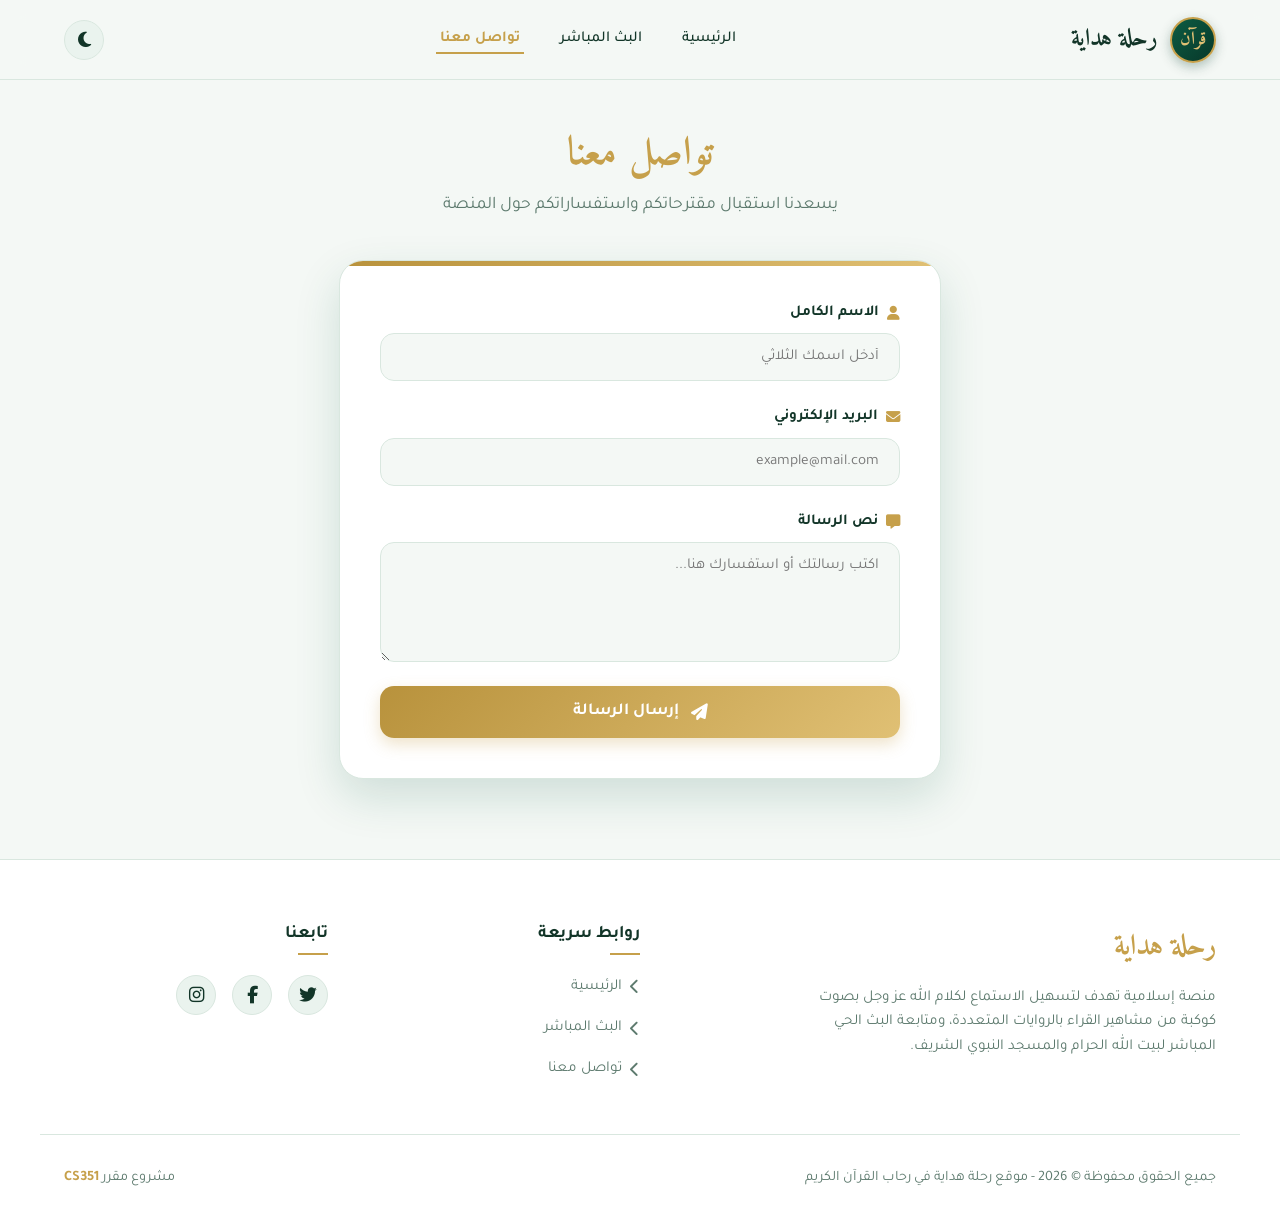
==== contact.html @ 100cb2bf "Initial commit: منصة رحلة هداية في رحاب القرآن الكريم موقع إسلامي ثابت (HTML/CSS/JS) لتشغيل القرآن ا" ====
<!DOCTYPE html>
<html lang="ar" dir="rtl">
<head>
  <meta charset="UTF-8">
  <meta name="viewport" content="width=device-width, initial-scale=1.0">
  <title>تواصل معنا - رحلة هداية</title>

  <!-- Google Fonts (Amiri & Tajawal) -->
  <link rel="preconnect" href="https://fonts.googleapis.com">
  <link rel="preconnect" href="https://fonts.gstatic.com" crossorigin>
  <link href="https://fonts.googleapis.com/css2?family=Amiri:ital,wght@0,400;0,700;1,400&family=Tajawal:wght@300;400;500;700;900&display=swap" rel="stylesheet">

  <!-- Font Awesome Icons -->
  <link rel="stylesheet" href="https://cdnjs.cloudflare.com/ajax/libs/font-awesome/6.4.0/css/all.min.css">

  <!-- Project Stylesheets -->
  <link rel="stylesheet" href="css/main.css">
  <link rel="stylesheet" href="css/header.css">
  <link rel="stylesheet" href="css/footer.css">
</head>
<body>

  <!-- ============================================
       HEADER (Navbar Component)
       ============================================ -->
  <header class="header">
    <div class="container header__container">
      
      <!-- Brand Logo -->
      <a href="index.html" class="header__logo">
        <div class="header__logo-icon">قرآن</div>
        <span class="header__logo-text">رحلة هداية</span>
      </a>

      <!-- Navigation Links -->
      <nav class="header__nav" id="mainNav">
        <ul class="header__list">
          <li class="header__item">
            <a href="index.html" class="header__link">الرئيسية</a>
          </li>
          <li class="header__item">
            <a href="live.html" class="header__link">البث المباشر</a>
          </li>
          <li class="header__item">
            <a href="contact.html" class="header__link header__link--active">تواصل معنا</a>
          </li>
        </ul>
      </nav>

      <!-- Theme & Mobile Controls -->
      <div class="header__actions">
        <button class="header__theme-toggle" id="themeToggle" title="تبديل النمط" aria-label="تبديل مظهر الموقع">
          <i class="fas fa-moon"></i>
        </button>
        <button class="header__mobile-toggle" id="mobileToggle" aria-label="فتح قائمة التنقل" aria-expanded="false">
          <span></span>
          <span></span>
          <span></span>
        </button>
      </div>

    </div>
  </header>

  <!-- ============================================
       MAIN CONTENT (Contact Section)
       ============================================ -->
  <main>
    
    <section class="contact-section">
      <div class="container contact-section__container">
        
        <!-- Section Header -->
        <div class="contact-section__header">
          <h1 class="contact-section__title">تواصل معنا</h1>
          <p class="contact-section__subtitle">يسعدنا استقبال مقترحاتكم واستفساراتكم حول المنصة</p>
        </div>

        <!-- Contact Form Card -->
        <div class="contact-card">
          
          <!-- Success Banner -->
          <div class="form__success" id="formSuccess">
            <i class="fas fa-check-circle"></i>
            <span>تم إرسال رسالتك بنجاح! شكراً لتواصلك معنا.</span>
          </div>

          <!-- The Form -->
          <form class="form" id="contactForm" novalidate>
            
            <!-- Full Name input group -->
            <div class="form__group">
              <label for="fullName" class="form__label">
                <i class="fas fa-user"></i>
                <span>الاسم الكامل</span>
              </label>
              <input 
                type="text" 
                class="form__input" 
                id="fullName" 
                placeholder="أدخل اسمك الثلاثي" 
                autocomplete="name">
              <span class="form__error-message" style="display: none;"></span>
            </div>

            <!-- Email input group -->
            <div class="form__group">
              <label for="emailAddress" class="form__label">
                <i class="fas fa-envelope"></i>
                <span>البريد الإلكتروني</span>
              </label>
              <input 
                type="email" 
                class="form__input" 
                id="emailAddress" 
                placeholder="example@mail.com" 
                autocomplete="email"
                dir="ltr"
                style="text-align: right;">
              <span class="form__error-message" style="display: none;"></span>
            </div>

            <!-- Message input group -->
            <div class="form__group">
              <label for="messageText" class="form__label">
                <i class="fas fa-comment-alt"></i>
                <span>نص الرسالة</span>
              </label>
              <textarea 
                class="form__textarea" 
                id="messageText" 
                placeholder="اكتب رسالتك أو استفسارك هنا..." 
                rows="5"></textarea>
              <span class="form__error-message" style="display: none;"></span>
            </div>

            <!-- Submit Button -->
            <button type="submit" class="form__submit-btn">
              <i class="fas fa-paper-plane"></i>
              <span>إرسال الرسالة</span>
            </button>

          </form>

        </div>

      </div>
    </section>

  </main>

  <!-- ============================================
       FOOTER (Footer Component)
       ============================================ -->
  <footer class="footer">
    <div class="container footer__container">
      
      <!-- Brand details -->
      <div class="footer__brand">
        <div class="footer__logo">رحلة هداية</div>
        <p class="footer__description">
          منصة إسلامية تهدف لتسهيل الاستماع لكلام الله عز وجل بصوت كوكبة من مشاهير القراء بالروايات المتعددة، ومتابعة البث الحي المباشر لبيت الله الحرام والمسجد النبوي الشريف.
        </p>
      </div>

      <!-- Quick Nav Links -->
      <div class="footer__section">
        <h3 class="footer__title">روابط سريعة</h3>
        <ul class="footer__links-list">
          <li><a href="index.html" class="footer__link"><i class="fas fa-chevron-left"></i> الرئيسية</a></li>
          <li><a href="live.html" class="footer__link"><i class="fas fa-chevron-left"></i> البث المباشر</a></li>
          <li><a href="contact.html" class="footer__link"><i class="fas fa-chevron-left"></i> تواصل معنا</a></li>
        </ul>
      </div>

      <!-- Socials / Contacts -->
      <div class="footer__section">
        <h3 class="footer__title">تابعنا</h3>
        <ul class="footer__social-list">
          <li><a href="#" class="footer__social-link" title="تويتر"><i class="fab fa-twitter"></i></a></li>
          <li><a href="#" class="footer__social-link" title="فيسبوك"><i class="fab fa-facebook-f"></i></a></li>
          <li><a href="#" class="footer__social-link" title="انستغرام"><i class="fab fa-instagram"></i></a></li>
        </ul>
      </div>

    </div>

    <!-- Legal bottom line -->
    <div class="container footer__bottom">
      <p class="footer__copy">جميع الحقوق محفوظة &copy; 2026 - موقع رحلة هداية في رحاب القرآن الكريم</p>
      <p class="footer__developer">مشروع مقرر <span class="footer__developer-name">CS351</span></p>
    </div>
  </footer>

  <!-- Scripts -->
  <script src="js/main.js"></script>
  <script src="js/contact.js"></script>
</body>
</html>
---- css/main.css ----
/* ==========================================================================
   CSS RESET & BASE STYLES (Islamic Emerald Green / Gold Theme)
   ========================================================================== */

:root {
  /* الهوية اللونية: أخضر زمردي إسلامي + ذهبي فاخر */
  --color-primary: #0d5c43;    /* أخضر زمردي عميق */
  --color-secondary: #07382a;  /* أخضر أغمق */
  --color-accent: #c6a04b;     /* ذهبي دافئ */
  --color-accent-light: #e0c074;/* ذهبي فاتح للتدرجات */
  --color-aux-1: #ffffff;      /* أبيض نقي */

  /* تدرجات لونية جاهزة لإعادة الاستخدام */
  --gradient-gold: linear-gradient(135deg, #b8923c, #e0c074);
  --gradient-dark: linear-gradient(135deg, #0d5c43, #07382a);

  /* Light Theme Mapping (Default) */
  --bg-color: #f4f8f5;
  --card-bg: #ffffff;
  --text-color: #123528;
  --text-muted: #5d7a6e;
  --text-white: #ffffff;
  --border-color: #d9e7df;
  --header-bg: rgba(244, 248, 245, 0.85);
  --hover-bg: #eaf3ee;
  --shadow-sm: 0 2px 8px rgba(13, 92, 67, 0.06);
  --shadow: 0 8px 24px rgba(13, 92, 67, 0.10);
  --shadow-lg: 0 18px 45px rgba(13, 92, 67, 0.16);
  --accent-soft: rgba(198, 160, 75, 0.14);

  /* Border Radius Scale (كانت مفقودة سابقاً) */
  --radius-sm: 8px;
  --radius-md: 14px;
  --radius-lg: 24px;
  --radius-full: 999px;

  /* Font Families */
  --font-title: 'Amiri', serif;
  --font-body: 'Tajawal', sans-serif;
  --font-system: 'Inter', system-ui, -apple-system, sans-serif;

  /* Transitions */
  --transition-speed: 250ms;
  --transition-timing: ease-in-out;
}

/* Dark Theme Mapping (أخضر داكن أنيق + ذهبي) */
[data-theme="dark"] {
  --bg-color: #07211a;         /* أخضر داكن جداً */
  --card-bg: #0d3328;          /* أخضر متوسط العمق للبطاقات */
  --text-color: #eaf5ef;       /* أبيض مخضر مقروء جداً */
  --text-muted: #9cc0b1;       /* أخضر فاتح للملاحظات */
  --border-color: #1d4a3b;
  --header-bg: rgba(7, 33, 26, 0.85);
  --hover-bg: #154538;
  --shadow-sm: 0 2px 8px rgba(0, 0, 0, 0.4);
  --shadow: 0 8px 24px rgba(0, 0, 0, 0.5);
  --shadow-lg: 0 18px 45px rgba(0, 0, 0, 0.65);
  --accent-soft: rgba(224, 192, 116, 0.16);
  --gradient-gold: linear-gradient(135deg, #c6a04b, #ecd285);
  --gradient-dark: linear-gradient(135deg, #0d3328, #061a14);
}

/* انتقال ناعم بين الصفحات: ظهور تدريجي عند الفتح، واختفاء قبل المغادرة.
   نستخدم opacity فقط (دون transform) حتى لا تتأثر الترويسة الثابتة. */
@keyframes pageFadeIn {
  from { opacity: 0; }
  to { opacity: 1; }
}

body {
  animation: pageFadeIn 350ms var(--transition-timing);
}

body.is-leaving {
  opacity: 0;
  transition: opacity 250ms var(--transition-timing);
}

/* Base Reset */
*, *::before, *::after {
  margin: 0;
  padding: 0;
  box-sizing: border-box;
}

html {
  font-size: 16px;
  scroll-behavior: smooth;
}

body {
  font-family: var(--font-body);
  background-color: var(--bg-color);
  color: var(--text-color);
  direction: rtl;
  text-align: right;
  line-height: 1.6;
  transition: background-color var(--transition-speed) var(--transition-timing),
              color var(--transition-speed) var(--transition-timing);
  min-height: 100vh;
  display: flex;
  flex-direction: column;
}

/* Typography */
h1, h2, h3, h4, h5, h6 {
  font-family: var(--font-title);
  color: var(--color-accent);
  font-weight: 700;
  line-height: 1.3;
}

a {
  text-decoration: none;
  color: inherit;
  transition: color var(--transition-speed) var(--transition-timing),
              background-color var(--transition-speed) var(--transition-timing);
}

img, svg {
  max-width: 100%;
  height: auto;
  display: block;
}

button, input, select, textarea {
  font-family: inherit;
  font-size: inherit;
  color: inherit;
  background: none;
  border: none;
  outline: none;
}

*:focus-visible {
  outline: 3px solid var(--color-accent);
  outline-offset: 3px;
}

/* Layout Containers */
.container {
  width: 100%;
  max-width: 1200px;
  margin-right: auto;
  margin-left: auto;
  padding-right: 1.5rem;
  padding-left: 1.5rem;
}

main {
  flex: 1 0 auto;
  margin-top: 80px; /* Offset for fixed header */
}

/* Screen Readers Only helper */
.sr-only {
  position: absolute;
  width: 1px;
  height: 1px;
  padding: 0;
  margin: -1px;
  overflow: hidden;
  clip: rect(0, 0, 0, 0);
  border: 0;
}

/* Scrollbar Styles */
::-webkit-scrollbar {
  width: 10px;
}

::-webkit-scrollbar-track {
  background: var(--bg-color);
}

::-webkit-scrollbar-thumb {
  background: var(--color-accent);
  border: 2px solid var(--bg-color);
  border-radius: 5px;
}

::-webkit-scrollbar-thumb:hover {
  background: var(--color-primary);
}

/* Respect user's system preferences for animations */
@media (prefers-reduced-motion: reduce) {
  * {
    animation-duration: 0.01ms !important;
    animation-iteration-count: 1 !important;
    transition-duration: 0.01ms !important;
    scroll-behavior: auto !important;
  }
}

/* ==========================================================================
   CONTACT FORM COMPONENTS (BEM Methodology)
   ========================================================================== */

.contact-section {
  padding: 3rem 0 5rem;
}

.contact-section__container {
  max-width: 650px;
  margin: 0 auto;
}

.contact-section__header {
  text-align: center;
  margin-bottom: 2.5rem;
  display: flex;
  flex-direction: column;
  align-items: center;
  gap: 0.75rem;
}

.contact-section__title {
  font-size: 2.5rem;
  color: var(--color-accent);
}

.contact-section__subtitle {
  font-family: var(--font-body);
  font-size: 1.1rem;
  color: var(--text-muted);
}

/* Form Card */
.contact-card {
  position: relative;
  overflow: hidden;
  background-color: var(--card-bg);
  border: 1px solid var(--border-color);
  border-radius: var(--radius-lg);
  padding: 2.5rem;
  box-shadow: var(--shadow-lg);
  transition: background-color var(--transition-speed) var(--transition-timing),
              border-color var(--transition-speed) var(--transition-timing),
              box-shadow var(--transition-speed) var(--transition-timing);
}

.contact-card::before {
  content: '';
  position: absolute;
  top: 0;
  right: 0;
  left: 0;
  height: 5px;
  background-image: var(--gradient-gold);
}

/* BEM Form Block */
.form {
  display: flex;
  flex-direction: column;
  gap: 1.5rem;
}

.form__group {
  display: flex;
  flex-direction: column;
  gap: 0.5rem;
  position: relative;
}

.form__label {
  font-family: var(--font-body);
  font-size: 0.95rem;
  font-weight: 700;
  color: var(--text-color);
  display: flex;
  align-items: center;
  gap: 0.5rem;
}

.form__label i {
  color: var(--color-accent);
  font-size: 0.9rem;
}

.form__input,
.form__textarea {
  width: 100%;
  padding: 0.875rem 1.25rem;
  background-color: var(--bg-color);
  border: 1px solid var(--border-color);
  border-radius: var(--radius-md);
  font-family: var(--font-body);
  font-size: 0.95rem;
  color: var(--text-color);
  transition: border-color var(--transition-speed) var(--transition-timing),
              box-shadow var(--transition-speed) var(--transition-timing);
}

.form__textarea {
  resize: vertical;
  min-height: 120px;
}

.form__input:focus,
.form__textarea:focus {
  border-color: var(--color-accent);
  box-shadow: 0 0 0 4px var(--accent-soft);
}

/* Error states for input validation */
.form__input--error,
.form__textarea--error {
  border-color: #e74c3c !important;
}

.form__error-message {
  font-family: var(--font-body);
  font-size: 0.85rem;
  color: #e74c3c;
  display: flex;
  align-items: center;
  gap: 0.25rem;
  margin-top: 0.25rem;
}

/* Submit Button */
.form__submit-btn {
  font-family: var(--font-body);
  font-weight: 700;
  font-size: 1.05rem;
  padding: 1rem 2rem;
  background-image: var(--gradient-gold);
  color: var(--text-white);
  border-radius: var(--radius-md);
  cursor: pointer;
  display: flex;
  align-items: center;
  justify-content: center;
  gap: 0.75rem;
  box-shadow: 0 6px 16px rgba(198, 160, 75, 0.3);
  transition: background-color var(--transition-speed) var(--transition-timing),
              transform var(--transition-speed) var(--transition-timing),
              box-shadow var(--transition-speed) var(--transition-timing);
}

.form__submit-btn:hover {
  filter: brightness(1.08);
  transform: translateY(-2px);
  box-shadow: 0 10px 22px rgba(198, 160, 75, 0.38);
}

.form__submit-btn:active {
  transform: translateY(0);
}

/* Form success banner */
.form__success {
  background-color: rgba(46, 204, 113, 0.15);
  border: 1px solid #2ecc71;
  padding: 1.25rem;
  border-radius: var(--radius-md);
  color: #27ae60;
  font-family: var(--font-body);
  text-align: center;
  display: none;
  align-items: center;
  justify-content: center;
  gap: 0.5rem;
  font-weight: 700;
}

.form__success--visible {
  display: flex;
}

@media (max-width: 768px) {
  .contact-card {
    padding: 1.5rem;
  }
  
  .contact-section__title {
    font-size: 2rem;
  }
}
---- css/header.css ----
/* ==========================================================================
   HEADER / NAVBAR COMPONENT (BEM Methodology)
   ========================================================================== */

.header {
  position: fixed;
  top: 0;
  left: 0;
  width: 100%;
  height: 80px;
  background-color: var(--header-bg);
  backdrop-filter: blur(12px);
  -webkit-backdrop-filter: blur(12px);
  border-bottom: 1px solid var(--border-color);
  z-index: 1000;
  transition: background-color var(--transition-speed) var(--transition-timing),
              border-color var(--transition-speed) var(--transition-timing),
              box-shadow var(--transition-speed) var(--transition-timing);
}

/* Modifiers for scrolling effect managed via JS */
.header--scrolled {
  box-shadow: var(--shadow);
}

.header__container {
  display: flex;
  justify-content: space-between;
  align-items: center;
  height: 100%;
}

.header__logo {
  display: flex;
  align-items: center;
  gap: 0.75rem;
  cursor: pointer;
}

.header__logo-icon {
  width: 46px;
  height: 46px;
  background-image: var(--gradient-dark);
  border: 2px solid var(--color-accent);
  border-radius: 50%;
  display: flex;
  align-items: center;
  justify-content: center;
  color: var(--color-accent-light);
  font-size: 1.15rem;
  font-family: var(--font-title);
  font-weight: 700;
  box-shadow: 0 4px 12px rgba(7, 56, 42, 0.3);
  transition: transform var(--transition-speed) var(--transition-timing);
}

.header__logo:hover .header__logo-icon {
  transform: rotate(15deg) scale(1.05);
}

.header__logo-text {
  font-family: var(--font-title);
  font-size: 1.5rem;
  font-weight: 700;
  color: var(--text-color);
}

/* Navigation Links */
.header__nav {
  display: flex;
  align-items: center;
}

.header__list {
  display: flex;
  list-style: none;
  gap: 2rem;
  align-items: center;
}

.header__link {
  font-family: var(--font-body);
  font-size: 0.95rem;
  font-weight: 500;
  color: var(--text-color);
  padding: 0.5rem 0.25rem;
  position: relative;
}

.header__link::after {
  content: '';
  position: absolute;
  bottom: 0;
  right: 0;
  width: 0;
  height: 2px;
  background-color: var(--color-accent);
  transition: width var(--transition-speed) var(--transition-timing);
}

.header__link:hover {
  color: var(--color-accent);
}

.header__link:hover::after {
  width: 100%;
}

.header__link--active {
  color: var(--color-accent);
  font-weight: 700;
}

.header__link--active::after {
  width: 100%;
}

/* Action Buttons (Theme Toggle, etc.) */
.header__actions {
  display: flex;
  align-items: center;
  gap: 1rem;
}

/* Theme Toggle Button */
.header__theme-toggle {
  width: 40px;
  height: 40px;
  border-radius: 50%;
  background-color: var(--hover-bg);
  border: 1px solid var(--border-color);
  display: flex;
  align-items: center;
  justify-content: center;
  cursor: pointer;
  color: var(--text-color);
  font-size: 1.1rem;
  transition: transform var(--transition-speed) var(--transition-timing),
              background-color var(--transition-speed) var(--transition-timing);
}

.header__theme-toggle:hover {
  transform: scale(1.05);
  background-color: var(--border-color);
}

/* Mobile Toggle Hamburger Menu */
.header__mobile-toggle {
  display: none;
  flex-direction: column;
  justify-content: space-between;
  width: 24px;
  height: 18px;
  cursor: pointer;
  z-index: 1001;
}

.header__mobile-toggle span {
  width: 100%;
  height: 2px;
  background-color: var(--text-color);
  border-radius: 2px;
  transition: transform var(--transition-speed) var(--transition-timing),
              opacity var(--transition-speed) var(--transition-timing);
}

/* Responsive Styles */
@media (max-width: 768px) {
  .header__mobile-toggle {
    display: flex;
  }

  .header__nav {
    position: fixed;
    top: 80px;
    right: -100%;
    width: 80%;
    max-width: 320px;
    height: calc(100vh - 80px);
    background-color: var(--card-bg);
    border-left: 1px solid var(--border-color);
    padding: 2rem 1.5rem;
    transition: right var(--transition-speed) var(--transition-timing);
    box-shadow: var(--shadow);
    display: block;
  }

  .header__nav--open {
    right: 0;
  }

  .header__list {
    flex-direction: column;
    align-items: flex-start;
    gap: 1.5rem;
  }

  .header__link {
    font-size: 1.1rem;
    display: block;
    width: 100%;
  }

  /* Hamburger transform when menu is active */
  .header__mobile-toggle--active span:nth-child(1) {
    transform: translateY(8px) rotate(45deg);
  }

  .header__mobile-toggle--active span:nth-child(2) {
    opacity: 0;
  }

  .header__mobile-toggle--active span:nth-child(3) {
    transform: translateY(-8px) rotate(-45deg);
  }
}
---- css/footer.css ----
/* ==========================================================================
   FOOTER COMPONENT (BEM Methodology)
   ========================================================================== */

.footer {
  background-color: var(--card-bg);
  border-top: 1px solid var(--border-color);
  padding: 4rem 0 2rem;
  margin-top: auto;
  transition: background-color var(--transition-speed) var(--transition-timing),
              border-color var(--transition-speed) var(--transition-timing);
}

.footer__container {
  display: grid;
  grid-template-columns: 2fr 1fr 1fr;
  gap: 3rem;
  margin-bottom: 3rem;
}

.footer__brand {
  display: flex;
  flex-direction: column;
  gap: 1rem;
}

.footer__logo {
  font-family: var(--font-title);
  font-size: 1.8rem;
  font-weight: 700;
  color: var(--color-accent);
}

.footer__description {
  font-family: var(--font-body);
  font-size: 0.95rem;
  color: var(--text-muted);
  max-width: 400px;
}

.footer__section {
  display: flex;
  flex-direction: column;
  gap: 1.25rem;
}

.footer__title {
  font-family: var(--font-body);
  font-size: 1.1rem;
  font-weight: 700;
  color: var(--text-color);
  position: relative;
  padding-bottom: 0.5rem;
}

.footer__title::after {
  content: '';
  position: absolute;
  bottom: 0;
  right: 0;
  width: 30px;
  height: 2px;
  background-color: var(--color-accent);
}

.footer__links-list {
  list-style: none;
  display: flex;
  flex-direction: column;
  gap: 0.75rem;
}

.footer__link {
  font-family: var(--font-body);
  font-size: 0.95rem;
  color: var(--text-muted);
  display: inline-flex;
  align-items: center;
  gap: 0.5rem;
}

.footer__link:hover {
  color: var(--color-accent);
  transform: translateX(-5px);
}

/* Social Icons Links */
.footer__social-list {
  display: flex;
  gap: 1rem;
  list-style: none;
}

.footer__social-link {
  width: 40px;
  height: 40px;
  border-radius: 50%;
  background-color: var(--hover-bg);
  border: 1px solid var(--border-color);
  display: flex;
  align-items: center;
  justify-content: center;
  color: var(--text-color);
  font-size: 1.1rem;
  transition: transform var(--transition-speed) var(--transition-timing),
              background-color var(--transition-speed) var(--transition-timing),
              color var(--transition-speed) var(--transition-timing);
}

.footer__social-link:hover {
  transform: translateY(-3px);
  background-image: var(--gradient-gold);
  color: var(--text-white);
  border-color: transparent;
  box-shadow: 0 6px 14px rgba(198, 160, 75, 0.3);
}

/* Footer Bottom Area */
.footer__bottom {
  border-top: 1px solid var(--border-color);
  padding-top: 2rem;
  display: flex;
  justify-content: space-between;
  align-items: center;
  flex-wrap: wrap;
  gap: 1rem;
}

.footer__copy {
  font-family: var(--font-body);
  font-size: 0.9rem;
  color: var(--text-muted);
}

.footer__developer {
  font-family: var(--font-body);
  font-size: 0.9rem;
  color: var(--text-muted);
}

.footer__developer-name {
  font-weight: 700;
  color: var(--color-accent);
}

/* Responsive Footer */
@media (max-width: 768px) {
  .footer__container {
    grid-template-columns: 1fr;
    gap: 2rem;
    text-align: center;
  }

  .footer__title::after {
    right: 50%;
    transform: translateX(50%);
  }

  .footer__link {
    justify-content: center;
  }

  .footer__link:hover {
    transform: scale(1.05);
  }

  .footer__social-list {
    justify-content: center;
  }

  .footer__bottom {
    flex-direction: column;
    text-align: center;
  }
}
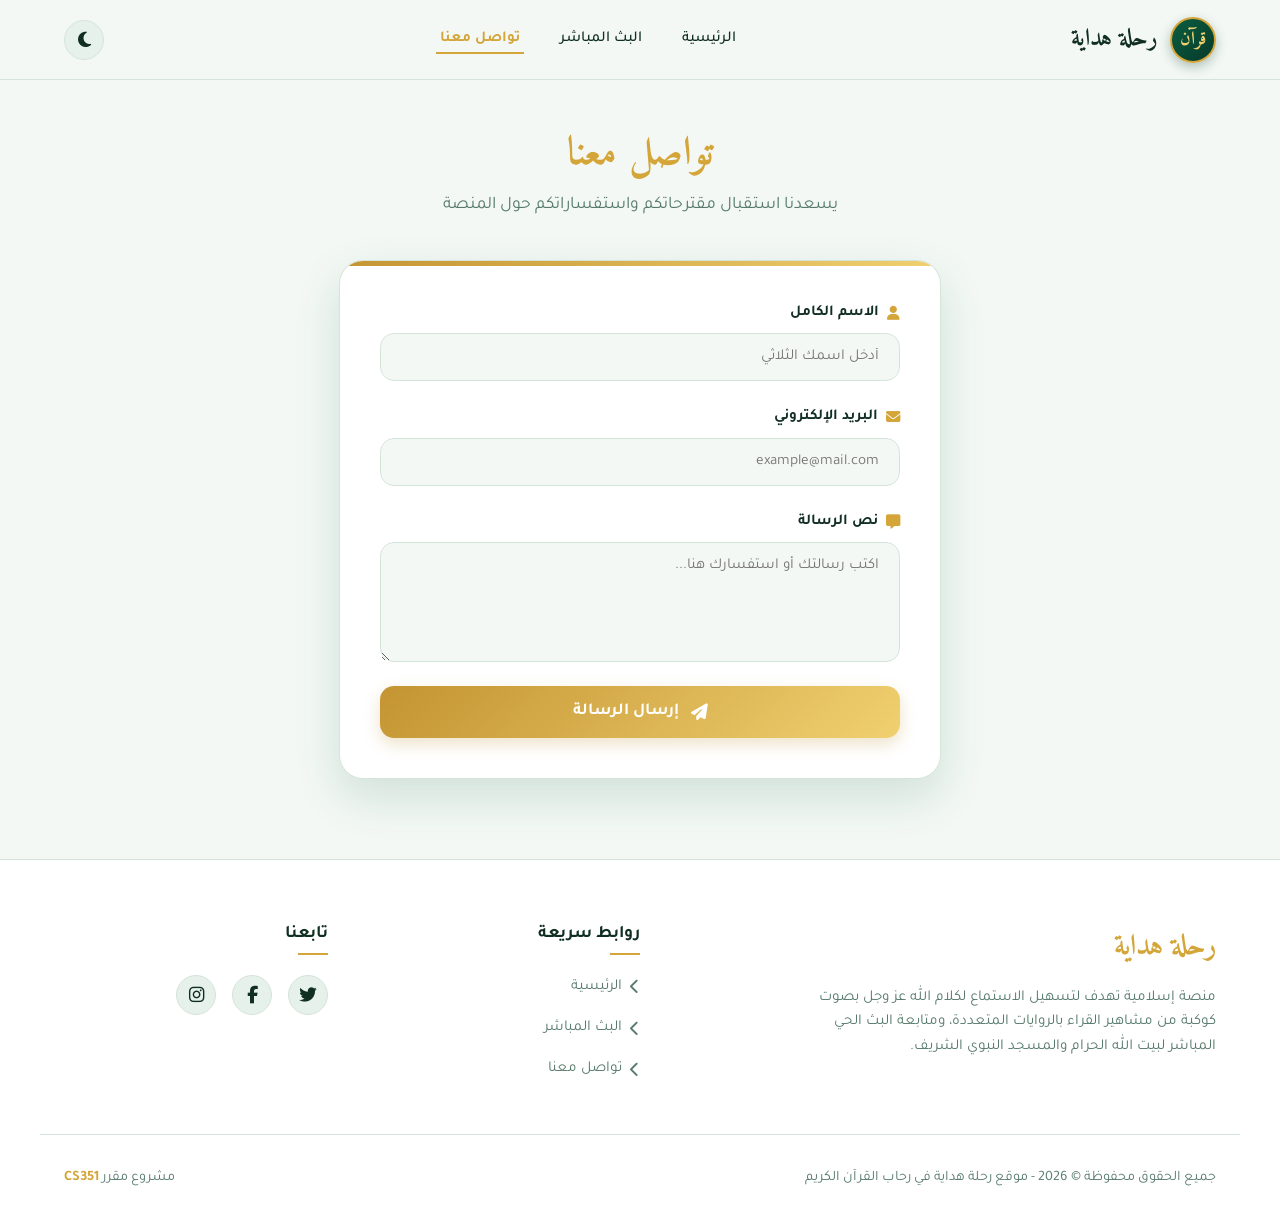
==== commit 184a22f4: "og" ====
--- a/contact.html
+++ b/contact.html
@@ -4,6 +4,35 @@
   <meta charset="UTF-8">
   <meta name="viewport" content="width=device-width, initial-scale=1.0">
   <title>تواصل معنا - رحلة هداية</title>
+
+  <!-- Favicon -->
+  <link rel="icon" href="assets/icons/favicon.svg" type="image/svg+xml">
+
+  <!-- Open Graph & Twitter Meta Tags -->
+  <meta property="og:title" content="Contact QURAAN - A Journey of Guidance">
+  <meta property="og:description" content="Get in touch with us for any inquiries or suggestions regarding the platform.">
+  <!-- ⚠️ هام جداً لتطبيق تيليجرام: استبدل YOUR-DOMAIN.vercel.app برابط موقعك الحقيقي ⚠️ -->
+  <meta property="og:url" content="https://YOUR-DOMAIN.vercel.app/contact.html">
+  <meta property="og:image" content="https://YOUR-DOMAIN.vercel.app/assets/icons/og-image.png">
+  <meta property="og:image:type" content="image/png">
+  <meta property="og:image:width" content="1200">
+  <meta property="og:image:height" content="630">
+  <meta property="og:type" content="website">
+  <meta name="twitter:card" content="summary_large_image">
+  <meta name="twitter:title" content="Contact QURAAN - A Journey of Guidance">
+  <meta name="twitter:description" content="Get in touch with us for any inquiries or suggestions regarding the platform.">
+  <meta name="twitter:image" content="https://YOUR-DOMAIN.vercel.app/assets/icons/og-image.png">
+
+  <!-- تطبيق السمة (داكن/مضيء) قبل رسم الصفحة لمنع الوميض الأبيض عند التنقل -->
+  <script>
+    (function () {
+      try {
+        var t = localStorage.getItem('theme');
+        if (!t) t = matchMedia('(prefers-color-scheme: dark)').matches ? 'dark' : 'light';
+        document.documentElement.setAttribute('data-theme', t);
+      } catch (e) {}
+    })();
+  </script>
 
   <!-- Google Fonts (Amiri & Tajawal) -->
   <link rel="preconnect" href="https://fonts.googleapis.com">
--- a/css/main.css
+++ b/css/main.css
@@ -4,31 +4,31 @@
 
 :root {
   /* الهوية اللونية: أخضر زمردي إسلامي + ذهبي فاخر */
-  --color-primary: #0d5c43;    /* أخضر زمردي عميق */
-  --color-secondary: #07382a;  /* أخضر أغمق */
-  --color-accent: #c6a04b;     /* ذهبي دافئ */
-  --color-accent-light: #e0c074;/* ذهبي فاتح للتدرجات */
+  --color-primary: #0b5e42;    /* أخضر زمردي عميق */
+  --color-secondary: #063a2a;  /* أخضر أغمق */
+  --color-accent: #d4a539;     /* ذهبي ملكي غني */
+  --color-accent-light: #f0d070;/* ذهبي مشرق للتدرجات */
   --color-aux-1: #ffffff;      /* أبيض نقي */
 
   /* تدرجات لونية جاهزة لإعادة الاستخدام */
-  --gradient-gold: linear-gradient(135deg, #b8923c, #e0c074);
-  --gradient-dark: linear-gradient(135deg, #0d5c43, #07382a);
+  --gradient-gold: linear-gradient(135deg, #c49432, #f0d070);
+  --gradient-dark: linear-gradient(135deg, #0b5e42, #063a2a);
 
   /* Light Theme Mapping (Default) */
-  --bg-color: #f4f8f5;
+  --bg-color: #f3f8f4;
   --card-bg: #ffffff;
-  --text-color: #123528;
-  --text-muted: #5d7a6e;
+  --text-color: #102e22;
+  --text-muted: #577a6c;
   --text-white: #ffffff;
-  --border-color: #d9e7df;
-  --header-bg: rgba(244, 248, 245, 0.85);
-  --hover-bg: #eaf3ee;
-  --shadow-sm: 0 2px 8px rgba(13, 92, 67, 0.06);
-  --shadow: 0 8px 24px rgba(13, 92, 67, 0.10);
-  --shadow-lg: 0 18px 45px rgba(13, 92, 67, 0.16);
-  --accent-soft: rgba(198, 160, 75, 0.14);
-
-  /* Border Radius Scale (كانت مفقودة سابقاً) */
+  --border-color: #d5e4db;
+  --header-bg: rgba(243, 248, 244, 0.88);
+  --hover-bg: #e7f1eb;
+  --shadow-sm: 0 2px 8px rgba(11, 94, 66, 0.06);
+  --shadow: 0 8px 24px rgba(11, 94, 66, 0.10);
+  --shadow-lg: 0 18px 45px rgba(11, 94, 66, 0.15);
+  --accent-soft: rgba(212, 165, 57, 0.12);
+
+  /* Border Radius Scale */
   --radius-sm: 8px;
   --radius-md: 14px;
   --radius-lg: 24px;
@@ -44,21 +44,21 @@
   --transition-timing: ease-in-out;
 }
 
-/* Dark Theme Mapping (أخضر داكن أنيق + ذهبي) */
+/* Dark Theme Mapping (أخضر داكن راقي + ذهبي مضيء) */
 [data-theme="dark"] {
-  --bg-color: #07211a;         /* أخضر داكن جداً */
-  --card-bg: #0d3328;          /* أخضر متوسط العمق للبطاقات */
-  --text-color: #eaf5ef;       /* أبيض مخضر مقروء جداً */
-  --text-muted: #9cc0b1;       /* أخضر فاتح للملاحظات */
-  --border-color: #1d4a3b;
-  --header-bg: rgba(7, 33, 26, 0.85);
-  --hover-bg: #154538;
-  --shadow-sm: 0 2px 8px rgba(0, 0, 0, 0.4);
-  --shadow: 0 8px 24px rgba(0, 0, 0, 0.5);
-  --shadow-lg: 0 18px 45px rgba(0, 0, 0, 0.65);
-  --accent-soft: rgba(224, 192, 116, 0.16);
-  --gradient-gold: linear-gradient(135deg, #c6a04b, #ecd285);
-  --gradient-dark: linear-gradient(135deg, #0d3328, #061a14);
+  --bg-color: #06190f;         /* أخضر فاحم عميق وأنيق */
+  --card-bg: #0b261c;          /* أخضر داكن بتباين واضح */
+  --text-color: #e6f2eb;       /* أبيض مخضر مريح للعين */
+  --text-muted: #8cb8a3;       /* أخضر فاتح مقروء للملاحظات */
+  --border-color: #163d30;
+  --header-bg: rgba(6, 25, 15, 0.92);
+  --hover-bg: #133a2d;
+  --shadow-sm: 0 2px 8px rgba(0, 0, 0, 0.45);
+  --shadow: 0 8px 24px rgba(0, 0, 0, 0.55);
+  --shadow-lg: 0 18px 45px rgba(0, 0, 0, 0.7);
+  --accent-soft: rgba(212, 165, 57, 0.14);
+  --gradient-gold: linear-gradient(135deg, #d4a539, #f5d97a);
+  --gradient-dark: linear-gradient(135deg, #0b261c, #051410);
 }
 
 /* انتقال ناعم بين الصفحات: ظهور تدريجي عند الفتح، واختفاء قبل المغادرة.
@@ -87,6 +87,9 @@
 html {
   font-size: 16px;
   scroll-behavior: smooth;
+  /* خلفية موحّدة مع السمة لمنع وميض أبيض أثناء الانتقال */
+  background-color: var(--bg-color);
+  transition: background-color var(--transition-speed) var(--transition-timing);
 }
 
 body {
--- a/css/header.css
+++ b/css/header.css
@@ -51,11 +51,13 @@
   font-family: var(--font-title);
   font-weight: 700;
   box-shadow: 0 4px 12px rgba(7, 56, 42, 0.3);
-  transition: transform var(--transition-speed) var(--transition-timing);
+  transition: box-shadow var(--transition-speed) var(--transition-timing),
+              border-color var(--transition-speed) var(--transition-timing);
 }
 
 .header__logo:hover .header__logo-icon {
-  transform: rotate(15deg) scale(1.05);
+  box-shadow: 0 0 0 4px rgba(212, 165, 57, 0.18), 0 4px 16px rgba(212, 165, 57, 0.3);
+  border-color: var(--color-accent-light);
 }
 
 .header__logo-text {
@@ -63,6 +65,11 @@
   font-size: 1.5rem;
   font-weight: 700;
   color: var(--text-color);
+  transition: color var(--transition-speed) var(--transition-timing);
+}
+
+.header__logo:hover .header__logo-text {
+  color: var(--color-accent);
 }
 
 /* Navigation Links */
